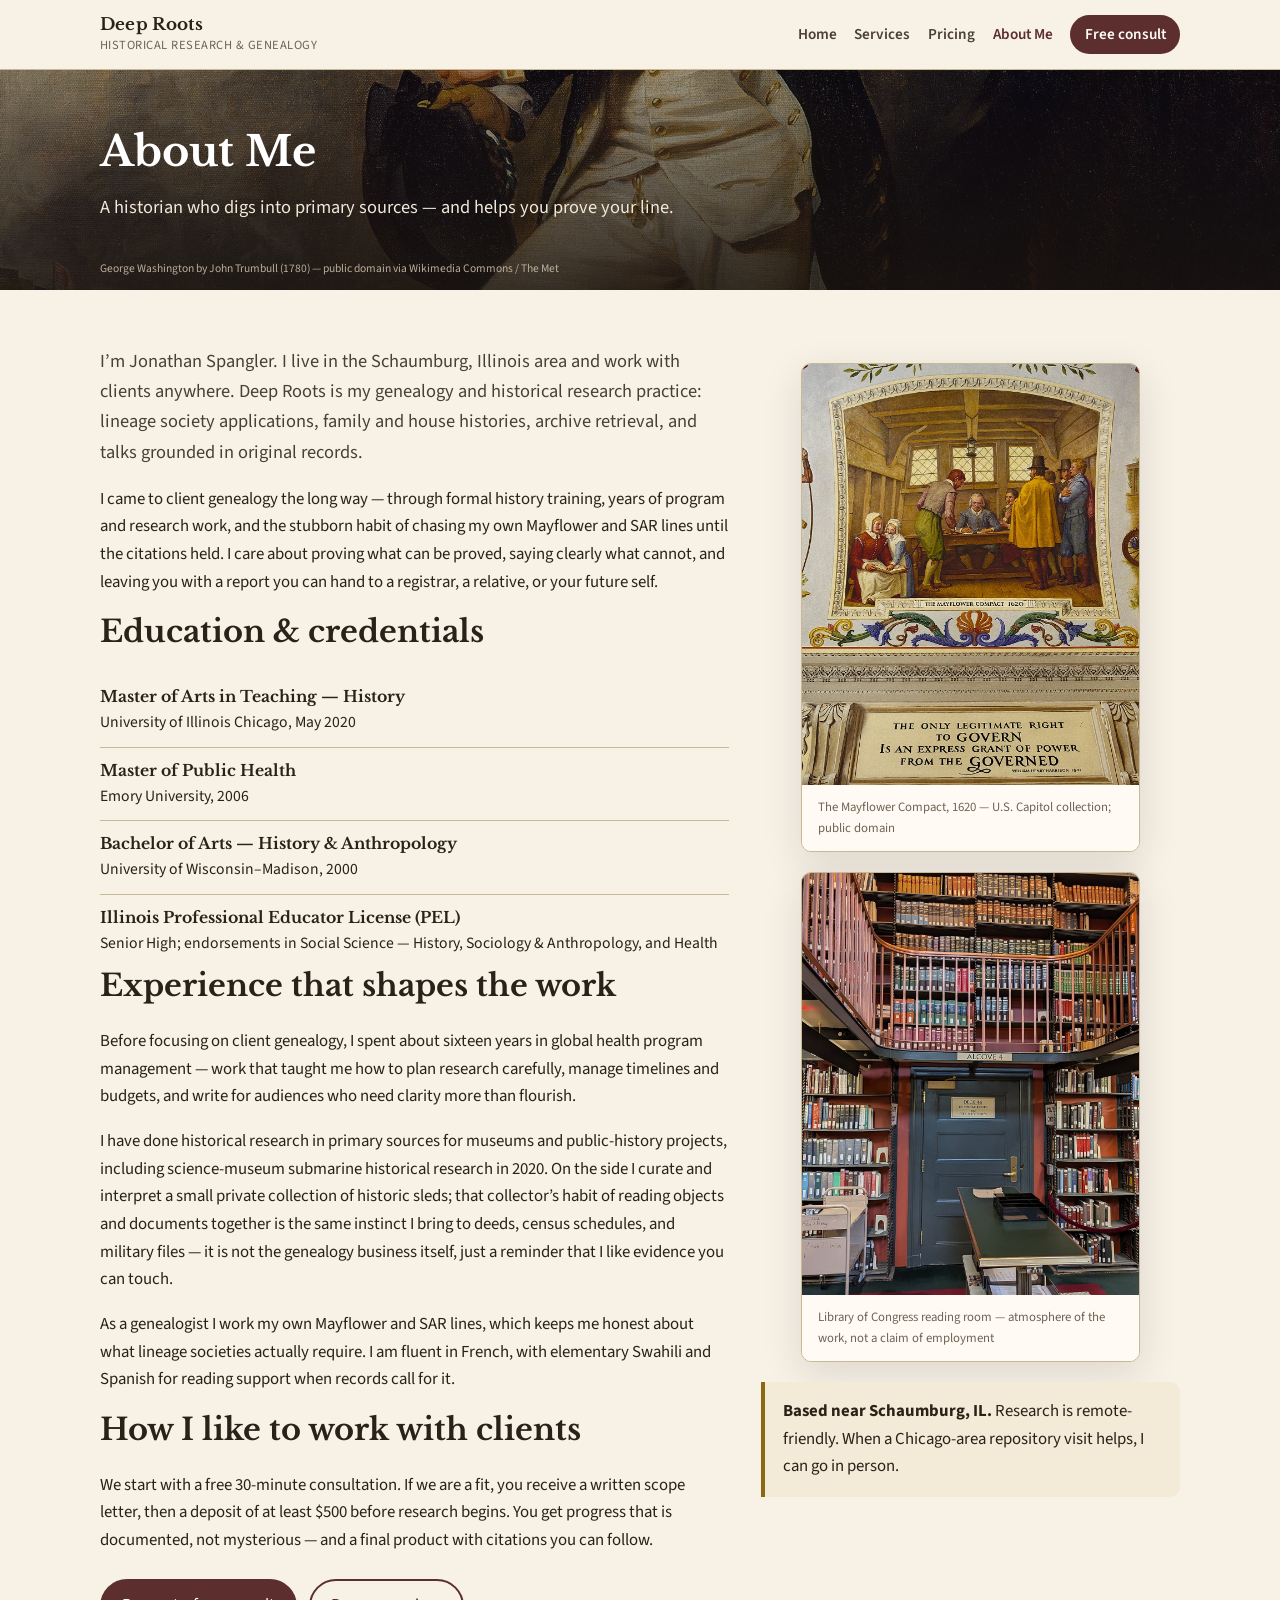
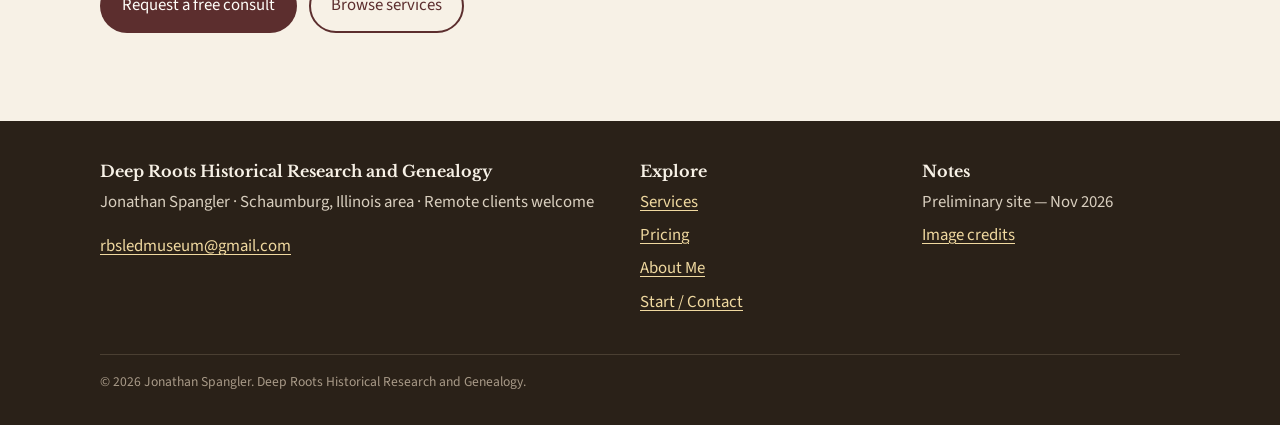
==== about.html @ 570cf033 "Preliminary Deep Roots Historical Research and Genealogy site" ====
<!DOCTYPE html>
<html lang="en">
<head>
  <meta charset="utf-8" />
  <meta name="viewport" content="width=device-width, initial-scale=1" />
  <title>About Me — Jonathan Spangler · Deep Roots</title>
  <meta name="description" content="About Jonathan Spangler, historian-trained genealogist behind Deep Roots Historical Research and Genealogy." />
  <link rel="preconnect" href="https://fonts.googleapis.com" />
  <link rel="preconnect" href="https://fonts.gstatic.com" crossorigin />
  <link href="https://fonts.googleapis.com/css2?family=Libre+Baskerville:wght@400;700&family=Source+Sans+3:wght@400;600;700&display=swap" rel="stylesheet" />
  <link rel="stylesheet" href="css/styles.css" />
</head>
<body>
  <header class="site-header">
    <div class="container header-inner">
      <a class="brand" href="index.html">
        <span class="brand-name">Deep Roots</span>
        <span class="brand-tag">Historical Research &amp; Genealogy</span>
      </a>
      <button class="nav-toggle" type="button" aria-expanded="false" aria-controls="site-nav">Menu</button>
      <nav class="nav" id="site-nav">
        <a href="index.html">Home</a>
        <a href="services.html">Services</a>
        <a href="pricing.html">Pricing</a>
        <a href="about.html" aria-current="page">About Me</a>
        <a class="nav-cta" href="start.html">Free consult</a>
      </nav>
    </div>
  </header>

  <section class="page-banner">
    <div class="hero-bg" style="background-image:url('images/washington-trumbull.jpg')"></div>
    <div class="container">
      <h1>About Me</h1>
      <p class="lead">A historian who digs into primary sources — and helps you prove your line.</p>
    </div>
    <div class="container hero-credit">George Washington by John Trumbull (1780) — public domain via Wikimedia Commons / The Met</div>
  </section>

  <section class="section">
    <div class="container about-layout">
      <div>
        <p class="lead">I’m Jonathan Spangler. I live in the Schaumburg, Illinois area and work with clients anywhere. Deep Roots is my genealogy and historical research practice: lineage society applications, family and house histories, archive retrieval, and talks grounded in original records.</p>

        <p>I came to client genealogy the long way — through formal history training, years of program and research work, and the stubborn habit of chasing my own Mayflower and SAR lines until the citations held. I care about proving what can be proved, saying clearly what cannot, and leaving you with a report you can hand to a registrar, a relative, or your future self.</p>

        <h2>Education &amp; credentials</h2>
        <ul class="credential-list">
          <li>
            <strong>Master of Arts in Teaching — History</strong>
            University of Illinois Chicago, May 2020
          </li>
          <li>
            <strong>Master of Public Health</strong>
            Emory University, 2006
          </li>
          <li>
            <strong>Bachelor of Arts — History &amp; Anthropology</strong>
            University of Wisconsin–Madison, 2000
          </li>
          <li>
            <strong>Illinois Professional Educator License (PEL)</strong>
            Senior High; endorsements in Social Science — History, Sociology &amp; Anthropology, and Health
          </li>
        </ul>

        <h2>Experience that shapes the work</h2>
        <p>Before focusing on client genealogy, I spent about sixteen years in global health program management — work that taught me how to plan research carefully, manage timelines and budgets, and write for audiences who need clarity more than flourish.</p>
        <p>I have done historical research in primary sources for museums and public-history projects, including science-museum submarine historical research in 2020. On the side I curate and interpret a small private collection of historic sleds; that collector’s habit of reading objects and documents together is the same instinct I bring to deeds, census schedules, and military files — it is not the genealogy business itself, just a reminder that I like evidence you can touch.</p>
        <p>As a genealogist I work my own Mayflower and SAR lines, which keeps me honest about what lineage societies actually require. I am fluent in French, with elementary Swahili and Spanish for reading support when records call for it.</p>

        <h2>How I like to work with clients</h2>
        <p>We start with a free 30-minute consultation. If we are a fit, you receive a written scope letter, then a deposit of at least $500 before research begins. You get progress that is documented, not mysterious — and a final product with citations you can follow.</p>

        <div class="btn-row">
          <a class="btn btn-primary" href="start.html#consult">Request a free consult</a>
          <a class="btn btn-outline" href="services.html">Browse services</a>
        </div>
      </div>

      <aside>
        <figure class="portrait-card">
          <img src="images/mayflower-compact.jpg" alt="Historical painting of the Mayflower Compact" />
          <figcaption>The Mayflower Compact, 1620 — U.S. Capitol collection; public domain</figcaption>
        </figure>
        <figure class="portrait-card" style="margin-top:1.25rem">
          <img src="images/loc-reading-alcove.jpg" alt="Library of Congress reading room alcove" />
          <figcaption>Library of Congress reading room — atmosphere of the work, not a claim of employment</figcaption>
        </figure>
        <div class="note-box" style="margin-top:1.25rem">
          <strong>Based near Schaumburg, IL.</strong> Research is remote-friendly. When a Chicago-area repository visit helps, I can go in person.
        </div>
      </aside>
    </div>
  </section>

  <footer class="site-footer">
    <div class="container footer-grid">
      <div>
        <h3>Deep Roots Historical Research and Genealogy</h3>
        <p>Jonathan Spangler · Schaumburg, Illinois area · Remote clients welcome</p>
        <p><a href="mailto:rbsledmuseum@gmail.com">rbsledmuseum@gmail.com</a></p>
      </div>
      <div>
        <h3>Explore</h3>
        <ul>
          <li><a href="services.html">Services</a></li>
          <li><a href="pricing.html">Pricing</a></li>
          <li><a href="about.html">About Me</a></li>
          <li><a href="start.html">Start / Contact</a></li>
        </ul>
      </div>
      <div>
        <h3>Notes</h3>
        <ul>
          <li>Preliminary site — Nov 2026</li>
          <li><a href="images/credits.txt">Image credits</a></li>
        </ul>
      </div>
    </div>
    <div class="container footer-bottom">© 2026 Jonathan Spangler. Deep Roots Historical Research and Genealogy.</div>
  </footer>
  <script src="js/main.js"></script>
</body>
</html>
---- css/styles.css ----
/* Deep Roots Historical Research and Genealogy — preliminary site */
:root {
  --ink: #2a2118;
  --ink-soft: #4a3f32;
  --parchment: #f7f1e6;
  --parchment-dark: #ebe2d0;
  --cream: #fffbf4;
  --sepia: #8b6914;
  --sepia-deep: #6b4f0e;
  --burgundy: #5c2e2e;
  --burgundy-soft: #7a4545;
  --rule: #c9b896;
  --muted: #6e6356;
  --white: #fffef9;
  --shadow: 0 12px 40px rgba(42, 33, 24, 0.12);
  --radius: 10px;
  --font-serif: "Libre Baskerville", "Palatino Linotype", Palatino, Georgia, serif;
  --font-sans: "Source Sans 3", "Segoe UI", system-ui, sans-serif;
  --max: 1080px;
}

*, *::before, *::after { box-sizing: border-box; }
html { scroll-behavior: smooth; }
body {
  margin: 0;
  font-family: var(--font-sans);
  font-size: 1.05rem;
  line-height: 1.65;
  color: var(--ink);
  background: var(--parchment);
}
img { max-width: 100%; height: auto; display: block; }
a { color: var(--burgundy); text-decoration-thickness: 1px; text-underline-offset: 3px; }
a:hover { color: var(--sepia-deep); }
h1, h2, h3, .brand-name {
  font-family: var(--font-serif);
  font-weight: 700;
  line-height: 1.25;
  color: var(--ink);
}
h1 { font-size: clamp(1.85rem, 4vw, 2.6rem); margin: 0 0 0.6em; }
h2 { font-size: clamp(1.45rem, 3vw, 1.9rem); margin: 0 0 0.75em; }
h3 { font-size: 1.2rem; margin: 0 0 0.5em; }
p { margin: 0 0 1em; }
.lead { font-size: 1.15rem; color: var(--ink-soft); max-width: 40rem; }
.muted { color: var(--muted); font-size: 0.95rem; }
.container { width: min(100% - 2rem, var(--max)); margin-inline: auto; }
.section { padding: 3.5rem 0; }
.section-alt { background: var(--cream); border-block: 1px solid var(--rule); }
.section-narrow { max-width: 720px; }

/* Header */
.site-header {
  position: sticky; top: 0; z-index: 40;
  background: rgba(247, 241, 230, 0.95);
  backdrop-filter: blur(8px);
  border-bottom: 1px solid var(--rule);
}
.header-inner {
  display: flex; align-items: center; justify-content: space-between;
  gap: 1rem; padding: 0.85rem 0; flex-wrap: wrap;
}
.brand { display: flex; flex-direction: column; text-decoration: none; color: inherit; }
.brand-name { font-size: 1.05rem; letter-spacing: 0.01em; }
.brand-tag { font-size: 0.78rem; color: var(--muted); letter-spacing: 0.04em; text-transform: uppercase; }
.nav { display: flex; flex-wrap: wrap; gap: 0.35rem 1.1rem; align-items: center; }
.nav a {
  text-decoration: none; color: var(--ink-soft); font-weight: 600; font-size: 0.95rem;
}
.nav a:hover, .nav a[aria-current="page"] { color: var(--burgundy); }
.nav-cta {
  background: var(--burgundy); color: var(--white) !important;
  padding: 0.45rem 0.9rem; border-radius: 999px; text-decoration: none !important;
}
.nav-cta:hover { background: var(--burgundy-soft); color: var(--white) !important; }
.nav-toggle {
  display: none; background: transparent; border: 1px solid var(--rule);
  border-radius: 6px; padding: 0.35rem 0.6rem; font: inherit; cursor: pointer;
}

/* Hero */
.hero {
  position: relative; min-height: 68vh; display: grid; align-items: end;
  color: var(--white); overflow: hidden;
}
.hero-bg {
  position: absolute; inset: 0;
  background: #1a1410 center/cover no-repeat;
  transform: scale(1.02);
}
.hero-bg::after {
  content: ""; position: absolute; inset: 0;
  background: linear-gradient(180deg, rgba(26,20,16,0.35) 0%, rgba(26,20,16,0.78) 70%, rgba(26,20,16,0.92) 100%);
}
.hero-content { position: relative; z-index: 1; padding: 5rem 0 2.5rem; }
.hero-kicker {
  display: inline-block; font-size: 0.8rem; letter-spacing: 0.12em;
  text-transform: uppercase; color: #f0d9a0; margin-bottom: 0.75rem; font-weight: 600;
}
.hero h1 { color: var(--white); max-width: 16ch; }
.hero .lead { color: #f0e8da; }
.hero-credit {
  position: relative; z-index: 1; font-size: 0.72rem; color: #cbbda8;
  padding-bottom: 1rem; opacity: 0.9;
}

/* Buttons */
.btn-row { display: flex; flex-wrap: wrap; gap: 0.75rem; margin-top: 1.5rem; }
.btn {
  display: inline-flex; align-items: center; justify-content: center;
  padding: 0.7rem 1.25rem; border-radius: 999px; font-weight: 650;
  text-decoration: none; border: 2px solid transparent; cursor: pointer; font: inherit;
}
.btn-primary { background: var(--burgundy); color: var(--white); }
.btn-primary:hover { background: var(--burgundy-soft); color: var(--white); }
.btn-secondary {
  background: transparent; border-color: rgba(255,255,255,0.55); color: var(--white);
}
.btn-secondary:hover { background: rgba(255,255,255,0.1); color: var(--white); }
.btn-outline {
  background: transparent; border-color: var(--burgundy); color: var(--burgundy);
}
.btn-outline:hover { background: var(--burgundy); color: var(--white); }
.btn-ink {
  background: var(--ink); color: var(--parchment);
}
.btn-ink:hover { background: var(--ink-soft); color: var(--parchment); }

/* Cards */
.grid-2 { display: grid; gap: 1.5rem; grid-template-columns: repeat(2, 1fr); }
.grid-3 { display: grid; gap: 1.5rem; grid-template-columns: repeat(3, 1fr); }
.card {
  background: var(--cream); border: 1px solid var(--rule); border-radius: var(--radius);
  overflow: hidden; box-shadow: var(--shadow); display: flex; flex-direction: column;
}
.card-img { aspect-ratio: 16/10; object-fit: cover; width: 100%; background: #ddd; }
.card-body { padding: 1.25rem 1.35rem 1.5rem; flex: 1; display: flex; flex-direction: column; }
.card-body p:last-child { margin-bottom: 0; }
.badge {
  display: inline-block; font-size: 0.72rem; font-weight: 700; letter-spacing: 0.06em;
  text-transform: uppercase; color: var(--sepia-deep); background: var(--parchment-dark);
  padding: 0.25rem 0.55rem; border-radius: 999px; margin-bottom: 0.65rem; width: fit-content;
}
.price-tag { font-family: var(--font-serif); font-size: 1.15rem; color: var(--burgundy); margin-top: auto; padding-top: 0.75rem; }

/* Process */
.process {
  display: grid; grid-template-columns: repeat(5, 1fr); gap: 0.75rem; counter-reset: step;
}
.process-step {
  background: var(--cream); border: 1px solid var(--rule); border-radius: var(--radius);
  padding: 1rem; text-align: center; font-size: 0.92rem;
}
.process-step strong { display: block; font-family: var(--font-serif); margin-bottom: 0.35rem; }
.process-step::before {
  counter-increment: step; content: counter(step);
  display: inline-flex; width: 1.7rem; height: 1.7rem; align-items: center; justify-content: center;
  border-radius: 50%; background: var(--burgundy); color: white; font-weight: 700;
  font-size: 0.85rem; margin-bottom: 0.5rem;
}

/* Tables */
.table-wrap { overflow-x: auto; border: 1px solid var(--rule); border-radius: var(--radius); background: var(--cream); }
table { width: 100%; border-collapse: collapse; font-size: 0.98rem; }
th, td { padding: 0.85rem 1rem; text-align: left; border-bottom: 1px solid var(--rule); vertical-align: top; }
th { background: var(--parchment-dark); font-family: var(--font-serif); font-weight: 700; }
tr:last-child td { border-bottom: none; }
.note-box {
  background: #f3ead7; border-left: 4px solid var(--sepia);
  padding: 1rem 1.15rem; border-radius: 0 var(--radius) var(--radius) 0; margin: 1.25rem 0;
}

/* Forms */
.form-panel {
  background: var(--cream); border: 1px solid var(--rule); border-radius: var(--radius);
  padding: 1.5rem; box-shadow: var(--shadow);
}
.form-panel + .form-panel { margin-top: 2rem; }
label { display: block; font-weight: 650; font-size: 0.92rem; margin: 0.85rem 0 0.35rem; }
input, select, textarea {
  width: 100%; padding: 0.65rem 0.75rem; border: 1px solid var(--rule);
  border-radius: 8px; font: inherit; background: var(--white); color: var(--ink);
}
textarea { min-height: 110px; resize: vertical; }
.checkbox-group { display: grid; gap: 0.4rem; margin-top: 0.4rem; }
.checkbox-group label {
  display: flex; gap: 0.55rem; align-items: flex-start; font-weight: 500; margin: 0;
}
.checkbox-group input { width: auto; margin-top: 0.3rem; }
.form-actions { margin-top: 1.25rem; display: flex; flex-wrap: wrap; gap: 0.75rem; align-items: center; }
.form-hint { font-size: 0.85rem; color: var(--muted); margin: 0.5rem 0 0; }

/* About */
.about-layout { display: grid; grid-template-columns: 1.2fr 0.8fr; gap: 2rem; align-items: start; }
.portrait-card { border-radius: var(--radius); overflow: hidden; border: 1px solid var(--rule); box-shadow: var(--shadow); }
.portrait-card img { width: 100%; aspect-ratio: 4/5; object-fit: cover; }
.portrait-card figcaption { padding: 0.75rem 1rem; font-size: 0.8rem; color: var(--muted); background: var(--cream); }
.credential-list { list-style: none; padding: 0; margin: 1rem 0 0; }
.credential-list li {
  padding: 0.65rem 0; border-bottom: 1px solid var(--rule); font-size: 0.98rem;
}
.credential-list li:last-child { border-bottom: none; }
.credential-list strong { display: block; font-family: var(--font-serif); }

/* Page banner */
.page-banner {
  position: relative; min-height: 220px; display: grid; align-items: end;
  color: white; overflow: hidden;
}
.page-banner .hero-bg { position: absolute; inset: 0; background-size: cover; background-position: center; }
.page-banner .hero-bg::after {
  content: ""; position: absolute; inset: 0;
  background: linear-gradient(180deg, rgba(26,20,16,0.4), rgba(26,20,16,0.85));
}
.page-banner .container { position: relative; z-index: 1; padding: 3rem 0 1.75rem; }
.page-banner h1 { color: white; margin-bottom: 0.35em; }
.page-banner .lead { color: #f0e8da; margin: 0; }
.page-banner .hero-credit { padding: 0 0 0.75rem; position: relative; z-index: 1; }

/* Footer */
.site-footer {
  background: var(--ink); color: #d9cfbf; padding: 2.5rem 0 2rem; margin-top: 2rem;
}
.site-footer a { color: #f0d9a0; }
.footer-grid { display: grid; gap: 1.5rem; grid-template-columns: 2fr 1fr 1fr; }
.site-footer h3 { color: var(--parchment); font-size: 1rem; margin-bottom: 0.5rem; }
.site-footer ul { list-style: none; padding: 0; margin: 0; }
.site-footer li { margin-bottom: 0.35rem; }
.footer-bottom {
  margin-top: 2rem; padding-top: 1rem; border-top: 1px solid #4a3f32;
  font-size: 0.85rem; color: #a89a88;
}

/* Image credit line */
.img-credit { font-size: 0.75rem; color: var(--muted); margin-top: 0.35rem; }

@media (max-width: 900px) {
  .grid-3, .process { grid-template-columns: 1fr 1fr; }
  .about-layout, .footer-grid { grid-template-columns: 1fr; }
}
@media (max-width: 680px) {
  .grid-2, .grid-3, .process { grid-template-columns: 1fr; }
  .nav-toggle { display: inline-block; }
  .nav { display: none; width: 100%; flex-direction: column; align-items: flex-start; }
  .nav.open { display: flex; }
  .hero { min-height: 560px; }
}
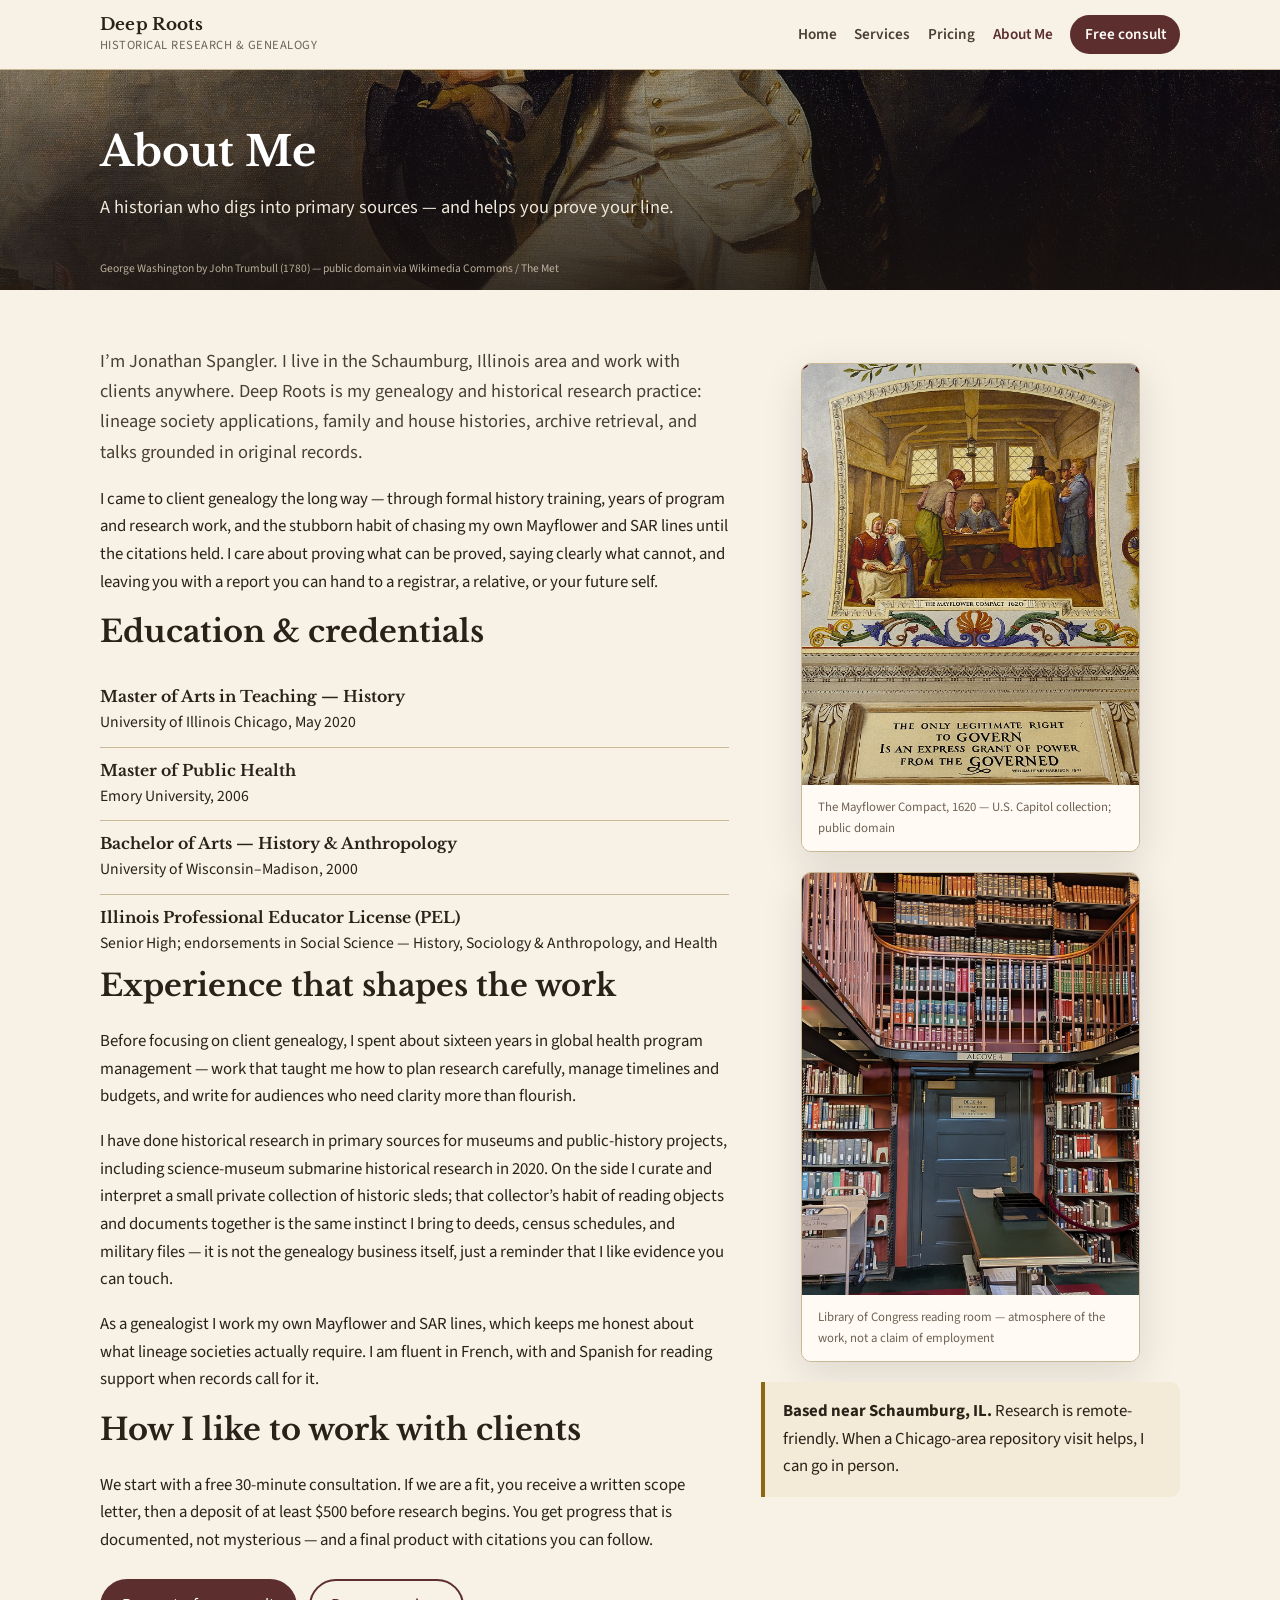
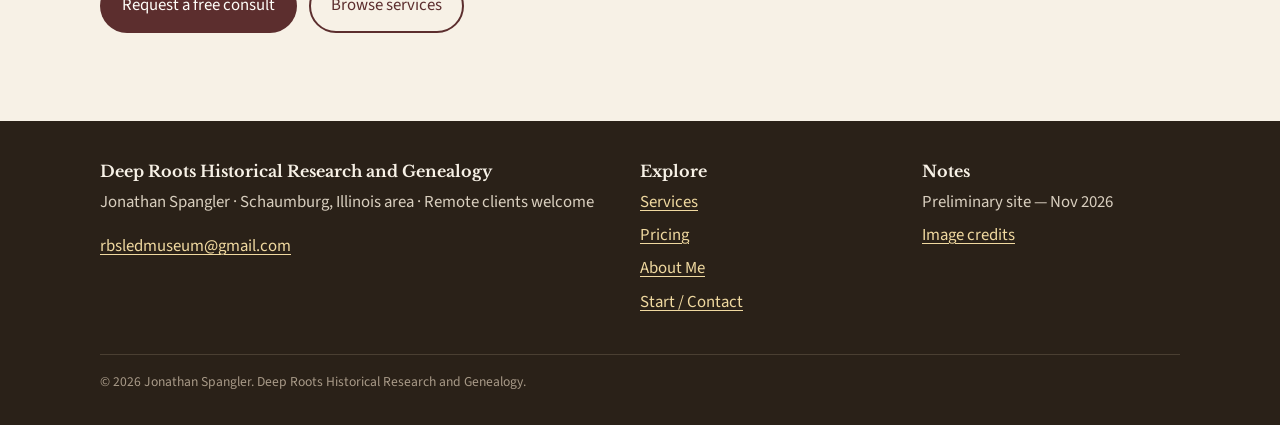
==== commit 8ed87108: "About: drop Swahili; keep French and Spanish" ====
--- a/about.html
+++ b/about.html
@@ -67,7 +67,7 @@
         <h2>Experience that shapes the work</h2>
         <p>Before focusing on client genealogy, I spent about sixteen years in global health program management — work that taught me how to plan research carefully, manage timelines and budgets, and write for audiences who need clarity more than flourish.</p>
         <p>I have done historical research in primary sources for museums and public-history projects, including science-museum submarine historical research in 2020. On the side I curate and interpret a small private collection of historic sleds; that collector’s habit of reading objects and documents together is the same instinct I bring to deeds, census schedules, and military files — it is not the genealogy business itself, just a reminder that I like evidence you can touch.</p>
-        <p>As a genealogist I work my own Mayflower and SAR lines, which keeps me honest about what lineage societies actually require. I am fluent in French, with elementary Swahili and Spanish for reading support when records call for it.</p>
+        <p>As a genealogist I work my own Mayflower and SAR lines, which keeps me honest about what lineage societies actually require. I am fluent in French, with and Spanish for reading support when records call for it.</p>
 
         <h2>How I like to work with clients</h2>
         <p>We start with a free 30-minute consultation. If we are a fit, you receive a written scope letter, then a deposit of at least $500 before research begins. You get progress that is documented, not mysterious — and a final product with citations you can follow.</p>
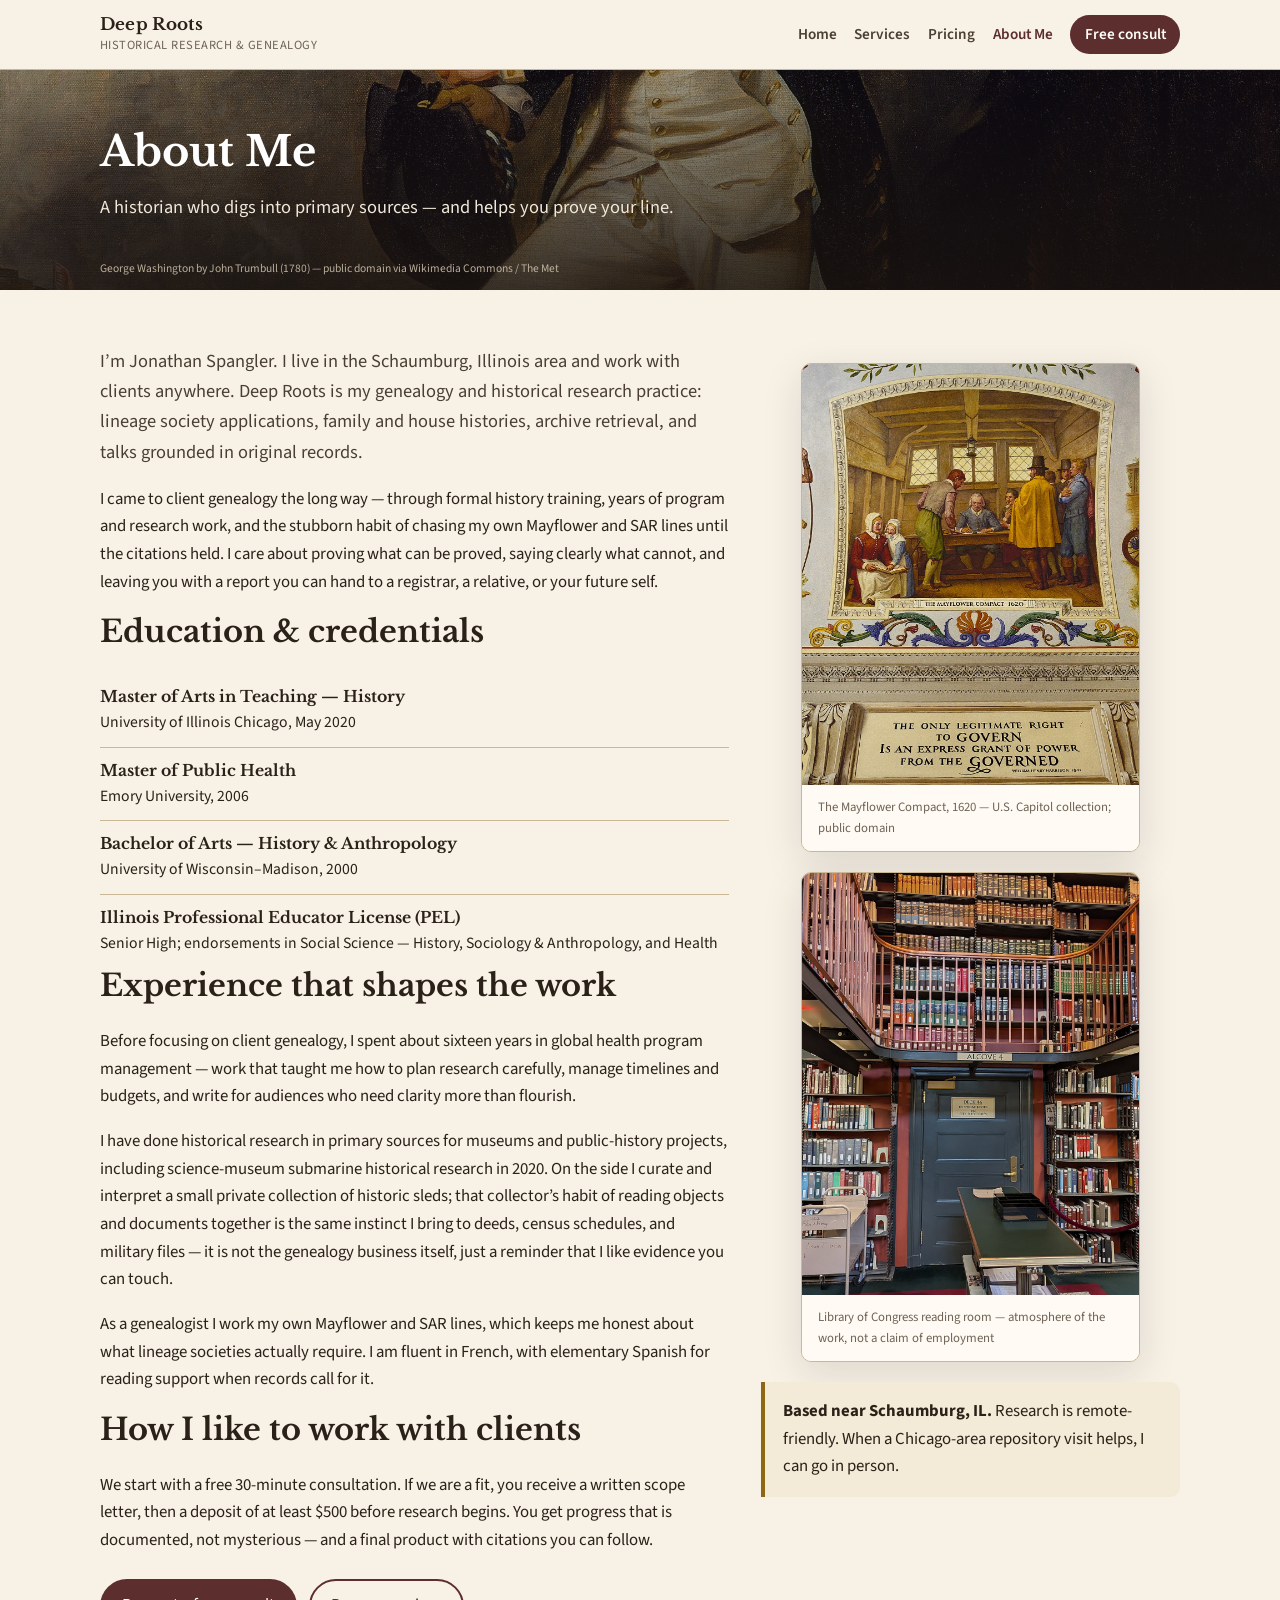
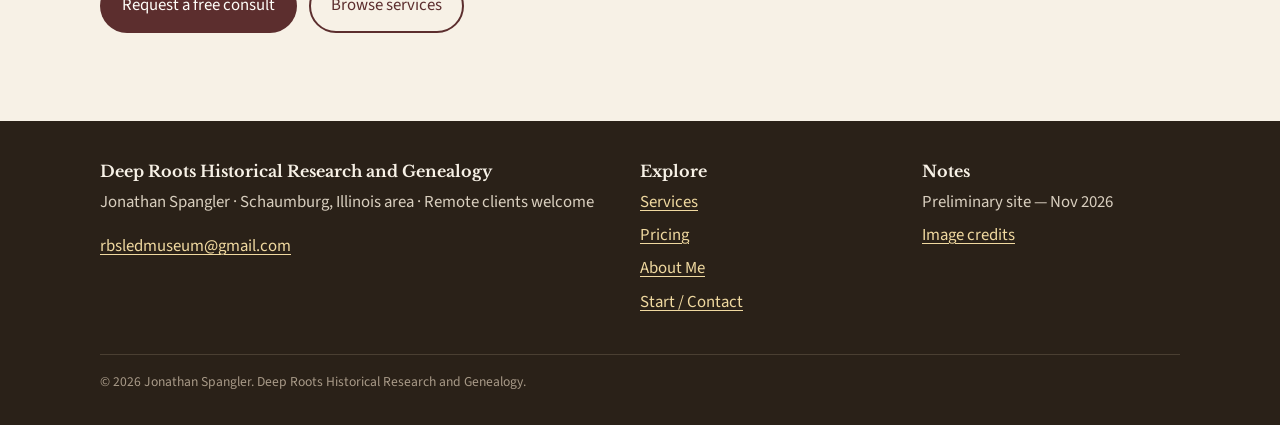
==== commit 9619f54b: "About: fix French/Spanish wording" ====
--- a/about.html
+++ b/about.html
@@ -67,7 +67,7 @@
         <h2>Experience that shapes the work</h2>
         <p>Before focusing on client genealogy, I spent about sixteen years in global health program management — work that taught me how to plan research carefully, manage timelines and budgets, and write for audiences who need clarity more than flourish.</p>
         <p>I have done historical research in primary sources for museums and public-history projects, including science-museum submarine historical research in 2020. On the side I curate and interpret a small private collection of historic sleds; that collector’s habit of reading objects and documents together is the same instinct I bring to deeds, census schedules, and military files — it is not the genealogy business itself, just a reminder that I like evidence you can touch.</p>
-        <p>As a genealogist I work my own Mayflower and SAR lines, which keeps me honest about what lineage societies actually require. I am fluent in French, with and Spanish for reading support when records call for it.</p>
+        <p>As a genealogist I work my own Mayflower and SAR lines, which keeps me honest about what lineage societies actually require. I am fluent in French, with elementary Spanish for reading support when records call for it.</p>
 
         <h2>How I like to work with clients</h2>
         <p>We start with a free 30-minute consultation. If we are a fit, you receive a written scope letter, then a deposit of at least $500 before research begins. You get progress that is documented, not mysterious — and a final product with citations you can follow.</p>
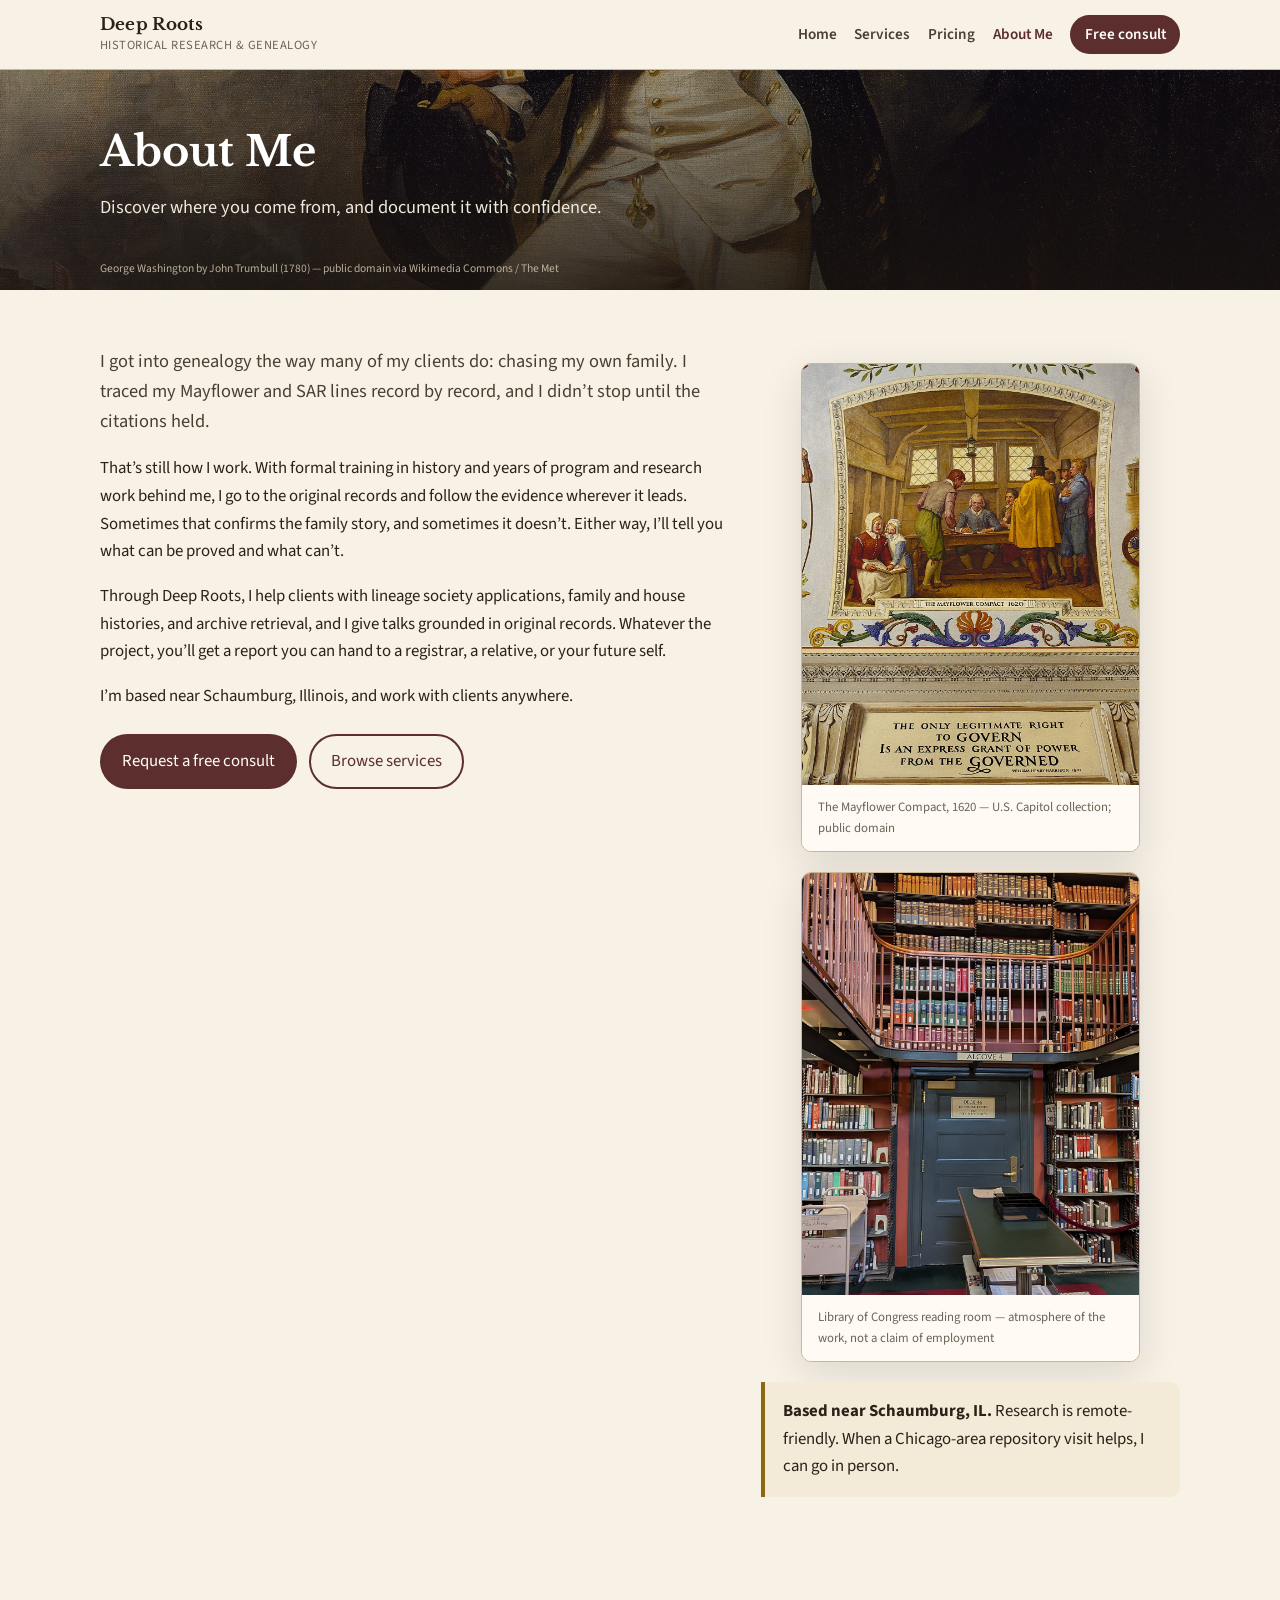
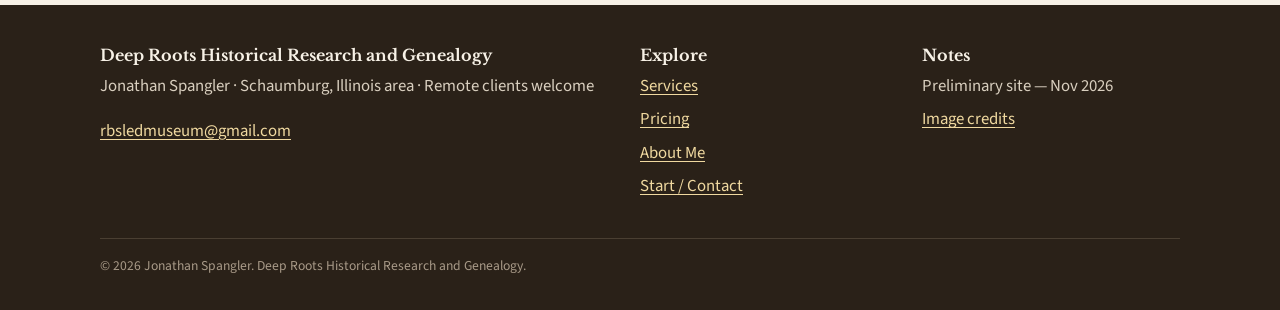
==== commit dbc0efdb: "Update About page with new copy" ====
--- a/about.html
+++ b/about.html
@@ -32,7 +32,7 @@
     <div class="hero-bg" style="background-image:url('images/washington-trumbull.jpg')"></div>
     <div class="container">
       <h1>About Me</h1>
-      <p class="lead">A historian who digs into primary sources — and helps you prove your line.</p>
+      <p class="lead">Discover where you come from, and document it with confidence.</p>
     </div>
     <div class="container hero-credit">George Washington by John Trumbull (1780) — public domain via Wikimedia Commons / The Met</div>
   </section>
@@ -40,37 +40,13 @@
   <section class="section">
     <div class="container about-layout">
       <div>
-        <p class="lead">I’m Jonathan Spangler. I live in the Schaumburg, Illinois area and work with clients anywhere. Deep Roots is my genealogy and historical research practice: lineage society applications, family and house histories, archive retrieval, and talks grounded in original records.</p>
+        <p class="lead">I got into genealogy the way many of my clients do: chasing my own family. I traced my Mayflower and SAR lines record by record, and I didn’t stop until the citations held.</p>
 
-        <p>I came to client genealogy the long way — through formal history training, years of program and research work, and the stubborn habit of chasing my own Mayflower and SAR lines until the citations held. I care about proving what can be proved, saying clearly what cannot, and leaving you with a report you can hand to a registrar, a relative, or your future self.</p>
+        <p>That’s still how I work. With formal training in history and years of program and research work behind me, I go to the original records and follow the evidence wherever it leads. Sometimes that confirms the family story, and sometimes it doesn’t. Either way, I’ll tell you what can be proved and what can’t.</p>
 
-        <h2>Education &amp; credentials</h2>
-        <ul class="credential-list">
-          <li>
-            <strong>Master of Arts in Teaching — History</strong>
-            University of Illinois Chicago, May 2020
-          </li>
-          <li>
-            <strong>Master of Public Health</strong>
-            Emory University, 2006
-          </li>
-          <li>
-            <strong>Bachelor of Arts — History &amp; Anthropology</strong>
-            University of Wisconsin–Madison, 2000
-          </li>
-          <li>
-            <strong>Illinois Professional Educator License (PEL)</strong>
-            Senior High; endorsements in Social Science — History, Sociology &amp; Anthropology, and Health
-          </li>
-        </ul>
+        <p>Through Deep Roots, I help clients with lineage society applications, family and house histories, and archive retrieval, and I give talks grounded in original records. Whatever the project, you’ll get a report you can hand to a registrar, a relative, or your future self.</p>
 
-        <h2>Experience that shapes the work</h2>
-        <p>Before focusing on client genealogy, I spent about sixteen years in global health program management — work that taught me how to plan research carefully, manage timelines and budgets, and write for audiences who need clarity more than flourish.</p>
-        <p>I have done historical research in primary sources for museums and public-history projects, including science-museum submarine historical research in 2020. On the side I curate and interpret a small private collection of historic sleds; that collector’s habit of reading objects and documents together is the same instinct I bring to deeds, census schedules, and military files — it is not the genealogy business itself, just a reminder that I like evidence you can touch.</p>
-        <p>As a genealogist I work my own Mayflower and SAR lines, which keeps me honest about what lineage societies actually require. I am fluent in French, with elementary Spanish for reading support when records call for it.</p>
-
-        <h2>How I like to work with clients</h2>
-        <p>We start with a free 30-minute consultation. If we are a fit, you receive a written scope letter, then a deposit of at least $500 before research begins. You get progress that is documented, not mysterious — and a final product with citations you can follow.</p>
+        <p>I’m based near Schaumburg, Illinois, and work with clients anywhere.</p>
 
         <div class="btn-row">
           <a class="btn btn-primary" href="start.html#consult">Request a free consult</a>
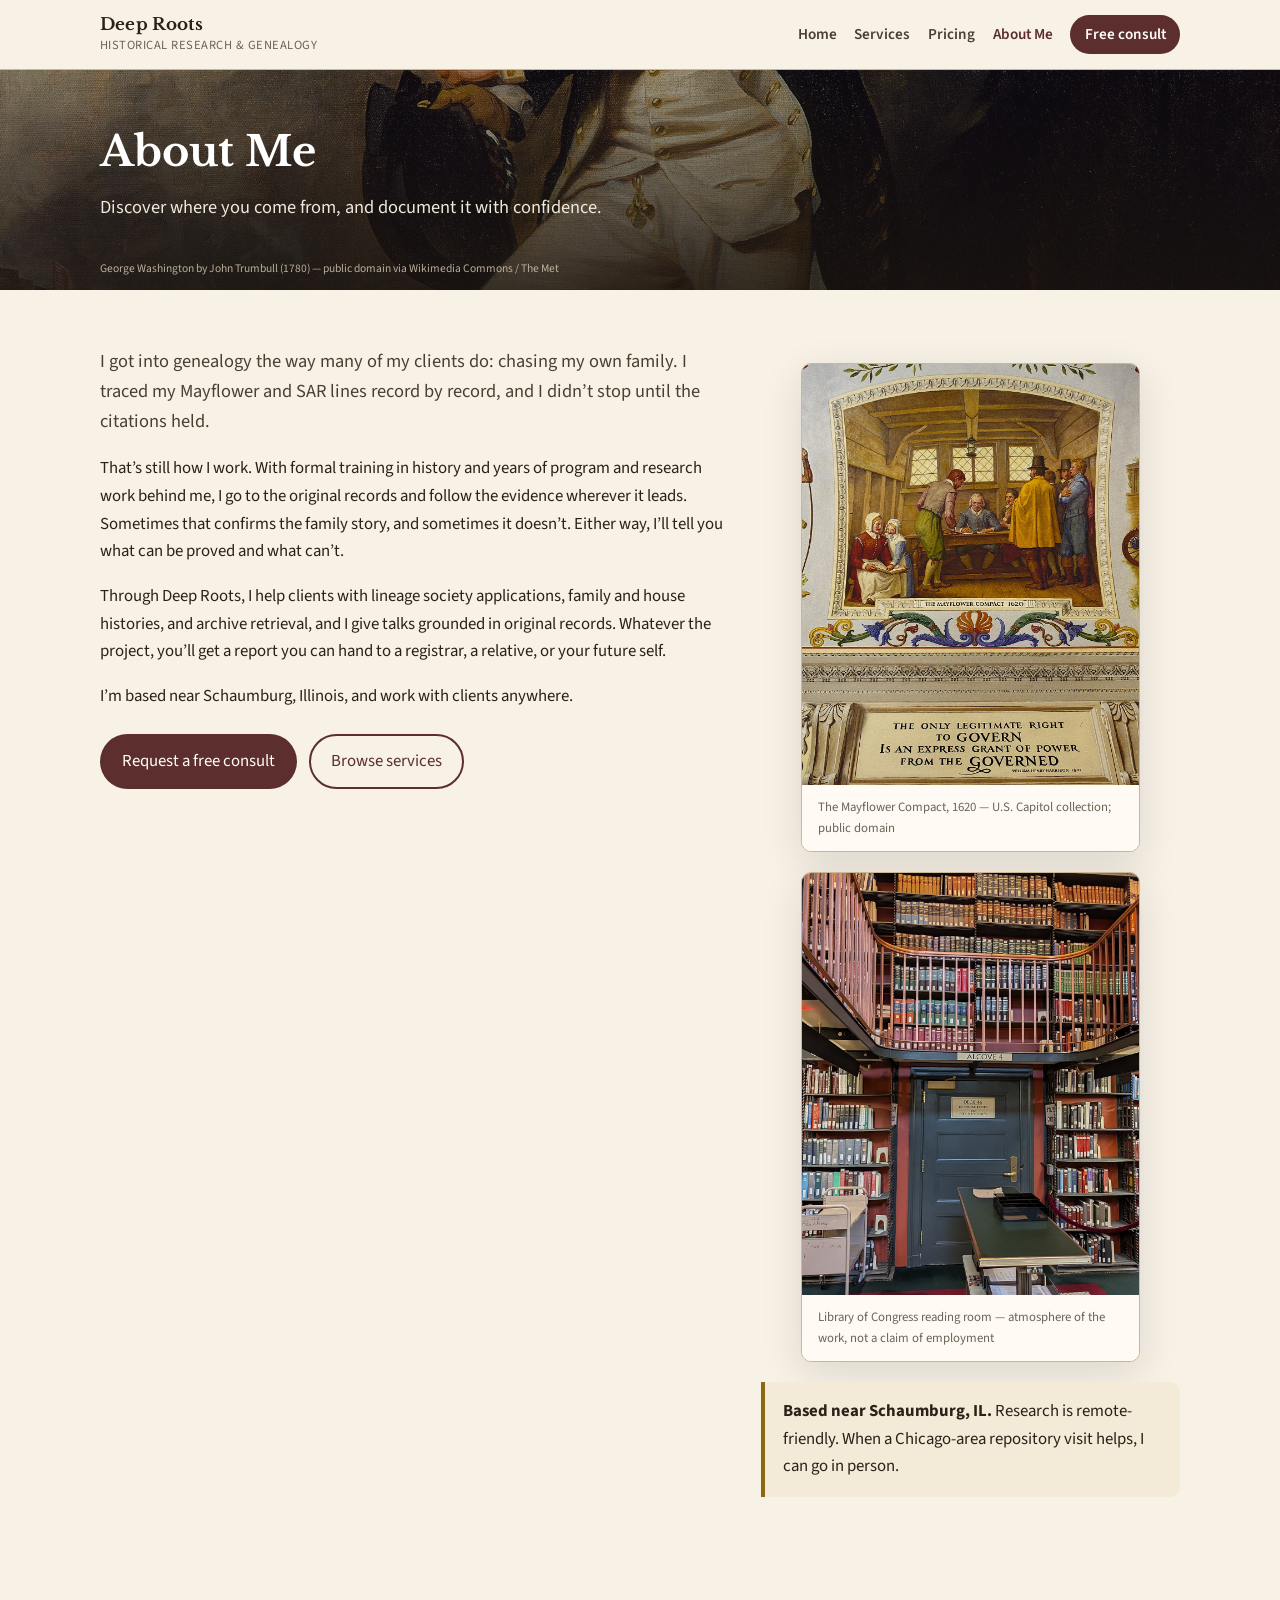
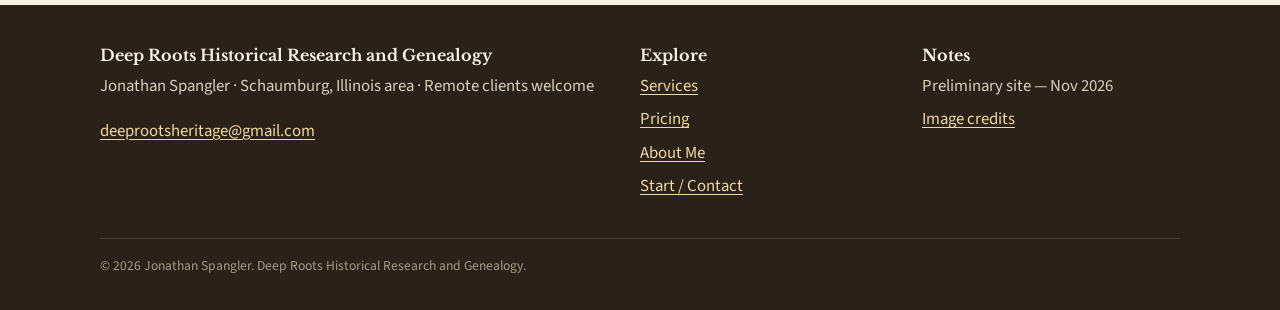
==== commit 06f0f059: "Point contact email to deeprootsheritage@gmail.com Business mail now uses the Deep Roots Gmail inste" ====
--- a/about.html
+++ b/about.html
@@ -75,7 +75,7 @@
       <div>
         <h3>Deep Roots Historical Research and Genealogy</h3>
         <p>Jonathan Spangler · Schaumburg, Illinois area · Remote clients welcome</p>
-        <p><a href="mailto:rbsledmuseum@gmail.com">rbsledmuseum@gmail.com</a></p>
+        <p><a href="mailto:deeprootsheritage@gmail.com">deeprootsheritage@gmail.com</a></p>
       </div>
       <div>
         <h3>Explore</h3>
